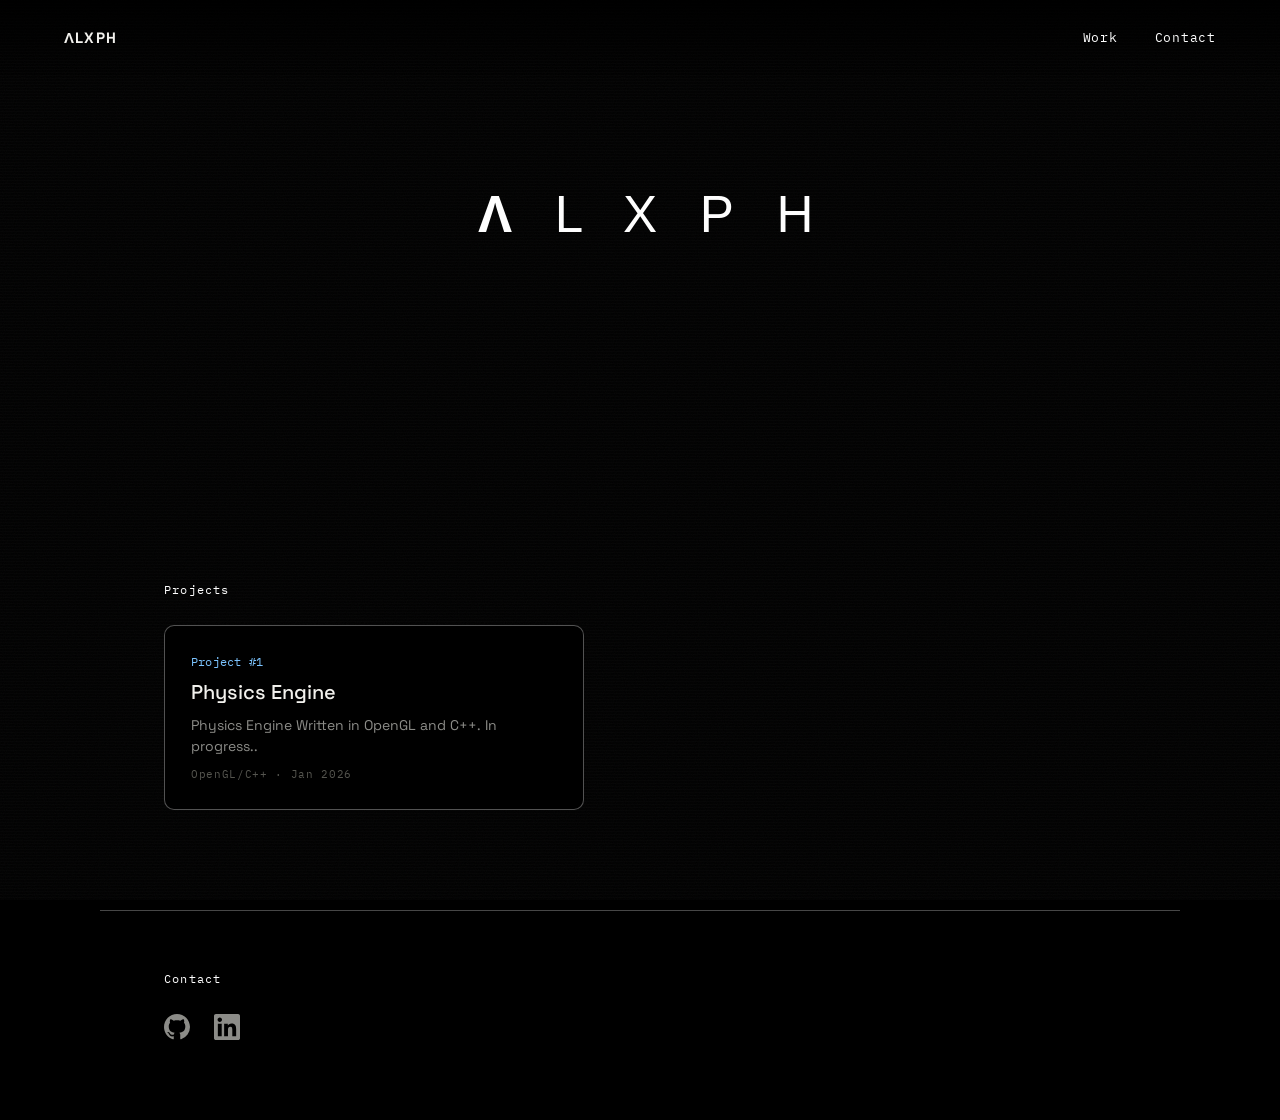
==== index.html @ 51be74f2 "Initial commit" ====
<!doctype html>
<html lang="en">
<head>
<meta charset="UTF-8">
<meta name="viewport" content="width=device-width, initial-scale=1.0">
<title>ΛLXPH</title>
<meta name="description" content="ΛLXPH — selected work">
<link rel="icon" href="assets/alxph_logo.svg" type="image/svg+xml">
<link rel="preconnect" href="https://fonts.googleapis.com">
<link rel="preconnect" href="https://fonts.gstatic.com" crossorigin>
<link href="https://fonts.googleapis.com/css2?family=Space+Grotesk:wght@400;500;700&family=IBM+Plex+Mono:wght@400;500&display=swap" rel="stylesheet">
<link rel="stylesheet" href="style.css">
</head>
<body>

<div class="scanlines" aria-hidden="true"></div>
<div class="grain" aria-hidden="true"></div>

<header class="site-header">
  <span class="mark">&Lambda;LXPH</span>
  <nav>
    <a href="#work">Work</a>
    <a href="#contact">Contact</a>
  </nav>
</header>

<section class="hero" id="top">
  <svg class="hero-logo" id="heroLogo" viewBox="0 0 1200 400" xmlns="http://www.w3.org/2000/svg" role="img" aria-label="ΛLXPH">
    <text y="240" font-family="Helvetica Neue, Arial, sans-serif" font-size="120" fill="#FFFFFF">
      <tspan x="220" font-weight="700">&#923;</tspan>
      <tspan x="400" font-weight="200">L</tspan>
      <tspan x="560" font-weight="200">X</tspan>
      <tspan x="740" font-weight="200">P</tspan>
      <tspan x="920" font-weight="200">H</tspan>
    </text>
  </svg>
</section>

<main>
  <section class="work" id="work">
    <p class="section-label">Projects</p>

    <div class="grid" id="grid">

      <a class="card" href="project-physics-engine.html" data-reveal>
        <p class="card-path">Project #1</p>
        <h3 class="card-title">Physics Engine</h3>
        <p class="card-desc">Physics Engine Written in OpenGL and C++. In progress..</p>
        <span class="card-tag">OpenGL/C++ &middot; Jan 2026</span>
      </a>

    </div>
  </section>
</main>

<footer id="contact">
  <p class="section-label">Contact</p>
  <div class="socials">
    <a href="https://github.com/PhysicistsOfDoom" target="_blank" rel="noopener" aria-label="GitHub">
      <svg viewBox="0 0 24 24" width="26" height="26" fill="currentColor" aria-hidden="true">
        <path d="M12 0C5.37 0 0 5.37 0 12c0 5.31 3.435 9.795 8.205 11.385.6.105.825-.255.825-.57 0-.285-.015-1.23-.015-2.235-3.015.555-3.795-.735-4.035-1.41-.135-.345-.72-1.41-1.23-1.695-.42-.225-1.02-.78-.015-.795.945-.015 1.62.87 1.845 1.23 1.08 1.815 2.805 1.305 3.495.99.105-.78.42-1.305.765-1.605-2.67-.3-5.46-1.335-5.46-5.925 0-1.305.465-2.385 1.23-3.225-.12-.3-.535-1.53.12-3.18 0 0 1.005-.315 3.3 1.23.96-.27 1.98-.405 3-.405s2.04.135 3 .405c2.295-1.56 3.3-1.23 3.3-1.23.66 1.65.24 2.88.12 3.18.765.84 1.23 1.905 1.23 3.225 0 4.605-2.805 5.625-5.475 5.925.435.375.81 1.095.81 2.22 0 1.605-.015 2.895-.015 3.3 0 .315.225.69.825.57A12.02 12.02 0 0024 12c0-6.63-5.37-12-12-12z"/>
      </svg>
    </a>
    <a href="https://www.linkedin.com/in/corbin-beus-a32230253/" target="_blank" rel="noopener" aria-label="LinkedIn">
      <svg viewBox="0 0 24 24" width="26" height="26" fill="currentColor" aria-hidden="true">
        <path d="M20.447 20.452h-3.554v-5.569c0-1.328-.027-3.037-1.852-3.037-1.853 0-2.136 1.445-2.136 2.939v5.667H9.351V9h3.414v1.561h.046c.477-.9 1.637-1.85 3.37-1.85 3.601 0 4.267 2.37 4.267 5.455v6.286zM5.337 7.433c-1.144 0-2.063-.926-2.063-2.065 0-1.138.92-2.063 2.063-2.063 1.14 0 2.064.925 2.064 2.063 0 1.139-.925 2.065-2.064 2.065zm1.782 13.019H3.555V9h3.564v11.452zM22.225 0H1.771C.792 0 0 .774 0 1.729v20.542C0 23.227.792 24 1.771 24h20.451C23.2 24 24 23.227 24 22.271V1.729C24 .774 23.2 0 22.222 0h.003z"/>
      </svg>
    </a>
  </div>
</footer>

<script src="script.js"></script>
</body>
</html>
---- style.css ----
/* ---------- tokens ---------- */
:root {
  --bg: #000000;
  --bg-elevated: #000000;
  --fg: #f2f1ed;
  --fg-dim: #8c8c88;
  --fg-faint: #55554f;
  --border: #232320;
  --border-hover: #3a3a35;
  --accent: #7cc4ff;       /* light blue */
  --accent-soft: rgba(124, 196, 255, 0.22);
  --accent-glow: rgba(124, 196, 255, 0.55);

  --font-display: 'Space Grotesk', -apple-system, BlinkMacSystemFont, sans-serif;
  --font-mono: 'IBM Plex Mono', ui-monospace, SFMono-Regular, Menlo, monospace;

  --container: 1080px;
}

* { box-sizing: border-box; }

html { scroll-behavior: smooth; }

body {
  margin: 0;
  background: var(--bg);
  color: var(--fg);
  font-family: var(--font-display);
  -webkit-font-smoothing: antialiased;
  overflow-x: hidden;
}

a { color: inherit; text-decoration: none; }

/* ---------- ambient texture ---------- */
.scanlines {
  position: fixed;
  inset: 0;
  pointer-events: none;
  z-index: 2;
  background: repeating-linear-gradient(
    to bottom,
    rgba(255, 255, 255, 0.012) 0px,
    rgba(255, 255, 255, 0.012) 1px,
    transparent 1px,
    transparent 3px
  );
  mix-blend-mode: screen;
}

.grain {
  position: fixed;
  inset: 0;
  pointer-events: none;
  z-index: 1;
  opacity: 0.035;
  background-image: url("data:image/svg+xml,%3Csvg xmlns='http://www.w3.org/2000/svg' width='120' height='120'%3E%3Cfilter id='n'%3E%3CfeTurbulence type='fractalNoise' baseFrequency='0.9' numOctaves='2' stitchTiles='stitch'/%3E%3C/filter%3E%3Crect width='100%25' height='100%25' filter='url(%23n)'/%3E%3C/svg%3E");
}

/* ---------- header ---------- */
.site-header {
  position: fixed;
  top: 0;
  left: 0;
  right: 0;
  z-index: 10;
  display: flex;
  align-items: center;
  justify-content: space-between;
  padding: 28px clamp(24px, 5vw, 64px);
  font-family: var(--font-mono);
  font-size: 13px;
  letter-spacing: 0.06em;
  background: linear-gradient(to bottom, rgba(0,0,0,0.85), transparent);
}

.site-header .mark {
  font-family: var(--font-display);
  font-weight: 700;
  letter-spacing: 0.08em;
  font-size: 15px;
}

.site-header nav a {
  margin-left: 28px;
  color: #ffffff;
  transition: color 0.25s ease;
}

.site-header nav a:hover { color: var(--accent); }

/* ---------- hero ---------- */
.hero {
  position: relative;
  min-height: 62vh;
  display: flex;
  align-items: flex-start;
  justify-content: center;
  text-align: center;
  padding: 130px 24px 0;
  overflow: hidden;
}

.hero-logo {
  position: relative;
  display: block;
  width: clamp(320px, 40vw, 640px);
  height: auto;
  opacity: 0;
  transform: translateY(8px);
  transition: opacity 1.4s ease, transform 1.4s ease;
}

.hero-logo.in {
  opacity: 1;
  transform: translateY(0);
}

/* ---------- sections ---------- */
main, footer {
  position: relative;
  z-index: 3;
  max-width: var(--container);
  margin: 0 auto;
  padding: 0 clamp(24px, 5vw, 64px);
}

.section-label {
  font-family: var(--font-mono);
  font-size: 12px;
  letter-spacing: 0.1em;
  color: #ffffff;
  margin: 0 0 28px;
}

.work { padding: 24px 0 100px; }

/* ---------- grid ---------- */
.grid {
  display: grid;
  grid-template-columns: repeat(auto-fit, minmax(260px, 1fr));
  gap: 20px;
}

.card {
  position: relative;
  display: flex;
  flex-direction: column;
  gap: 10px;
  max-width: 420px;
  padding: 28px 26px;
  background: var(--bg-elevated);
  border: 1px solid rgba(255, 255, 255, 0.32);
  border-radius: 10px;
  opacity: 0;
  transform: translateY(18px);
  transition: opacity 0.7s ease, transform 0.7s ease,
              border-color 0.3s ease, box-shadow 0.4s ease, background 0.3s ease;
}

.card.in-view {
  opacity: 1;
  transform: translateY(0);
}

.card:hover {
  border-color: rgba(255, 255, 255, 0.6);
  background: #060606;
  box-shadow: 0 0 0 1px var(--accent-glow),
              0 0 60px 6px var(--accent-soft),
              0 22px 44px -18px rgba(124, 196, 255, 0.4);
  transform: translateY(-4px);
}

.card-path {
  font-family: var(--font-mono);
  font-size: 12px;
  color: var(--accent);
  margin: 0;
  letter-spacing: 0.02em;
}

.card-title {
  font-size: 20px;
  font-weight: 500;
  margin: 0;
}

.card-desc {
  font-size: 14px;
  line-height: 1.5;
  color: var(--fg-dim);
  margin: 0;
  flex-grow: 1;
}

.card-tag {
  font-family: var(--font-mono);
  font-size: 11px;
  letter-spacing: 0.06em;
  color: var(--fg-faint);
}

/* ---------- project doc page ---------- */
.doc {
  max-width: 720px;
  margin: 0 auto;
  padding: 150px clamp(24px, 5vw, 64px) 100px;
}

.doc-back {
  display: inline-block;
  font-family: var(--font-mono);
  font-size: 13px;
  color: var(--fg-dim);
  letter-spacing: 0.04em;
  margin-bottom: 40px;
  transition: color 0.25s ease;
}

.doc-back:hover { color: var(--accent); }

.doc-eyebrow {
  font-family: var(--font-mono);
  font-size: 12px;
  letter-spacing: 0.1em;
  color: var(--accent);
  margin: 0 0 14px;
}

.doc-title {
  font-size: clamp(30px, 4.4vw, 44px);
  line-height: 1.15;
  font-weight: 700;
  margin: 0 0 26px;
  letter-spacing: -0.01em;
}

.doc-lead {
  font-size: 17px;
  line-height: 1.75;
  color: var(--fg-dim);
  margin: 0 0 44px;
  max-width: 62ch;
}

.doc-figure {
  margin: 0 0 56px;
  border: 1px solid rgba(255, 255, 255, 0.32);
  border-radius: 10px;
  overflow: hidden;
  box-shadow: 0 0 0 1px var(--accent-soft), 0 30px 70px -30px rgba(124, 196, 255, 0.3);
}

.doc-figure img {
  display: block;
  width: 100%;
  height: auto;
}

.doc-section {
  margin-bottom: 48px;
}

.doc-section h2 {
  font-size: 13px;
  font-family: var(--font-mono);
  letter-spacing: 0.12em;
  text-transform: uppercase;
  color: var(--accent);
  margin: 0 0 22px;
  padding-bottom: 14px;
  border-bottom: 1px solid rgba(255, 255, 255, 0.16);
}

.doc-section ul,
.doc-section ol {
  margin: 0;
  padding: 0;
  list-style: none;
}

.doc-section ul li {
  display: grid;
  grid-template-columns: 180px 1fr;
  gap: 20px;
  padding: 14px 0;
  border-bottom: 1px solid rgba(255, 255, 255, 0.08);
  font-size: 15px;
  line-height: 1.6;
  color: var(--fg);
}

.doc-section ul li span {
  color: var(--fg-faint);
  font-family: var(--font-mono);
  font-size: 13px;
  letter-spacing: 0.02em;
}

.doc-section ol {
  counter-reset: step;
}

.doc-section ol li {
  position: relative;
  padding: 10px 0 10px 34px;
  font-size: 15px;
  line-height: 1.6;
  color: var(--fg);
}

.doc-section ol li::before {
  counter-increment: step;
  content: counter(step);
  position: absolute;
  left: 0;
  top: 10px;
  width: 22px;
  height: 22px;
  border: 1px solid rgba(255, 255, 255, 0.32);
  border-radius: 50%;
  font-family: var(--font-mono);
  font-size: 11px;
  color: var(--accent);
  display: flex;
  align-items: center;
  justify-content: center;
}

@media (max-width: 560px) {
  .doc-section ul li {
    grid-template-columns: 1fr;
    gap: 4px;
  }
}

/* ---------- footer ---------- */
footer {
  padding: 60px clamp(24px, 5vw, 64px) 80px;
  border-top: 1px solid rgba(255, 255, 255, 0.28);
}

.socials {
  display: flex;
  gap: 24px;
}

.socials a {
  color: var(--fg-dim);
  display: inline-flex;
  transition: color 0.25s ease, transform 0.25s ease;
}

.socials a:hover {
  color: var(--accent);
  transform: translateY(-2px);
}

/* ---------- motion & access ---------- */
@media (prefers-reduced-motion: reduce) {
  html { scroll-behavior: auto; }
  .hero-logo { transition: opacity 0.4s ease !important; transform: none !important; opacity: 1 !important; }
  .card { transition: opacity 0.4s ease !important; transform: none !important; }
}

:focus-visible {
  outline: 2px solid var(--accent);
  outline-offset: 3px;
}

@media (max-width: 560px) {
  .site-header { padding: 20px; }
  .hero-tag { font-size: 12px; }
}
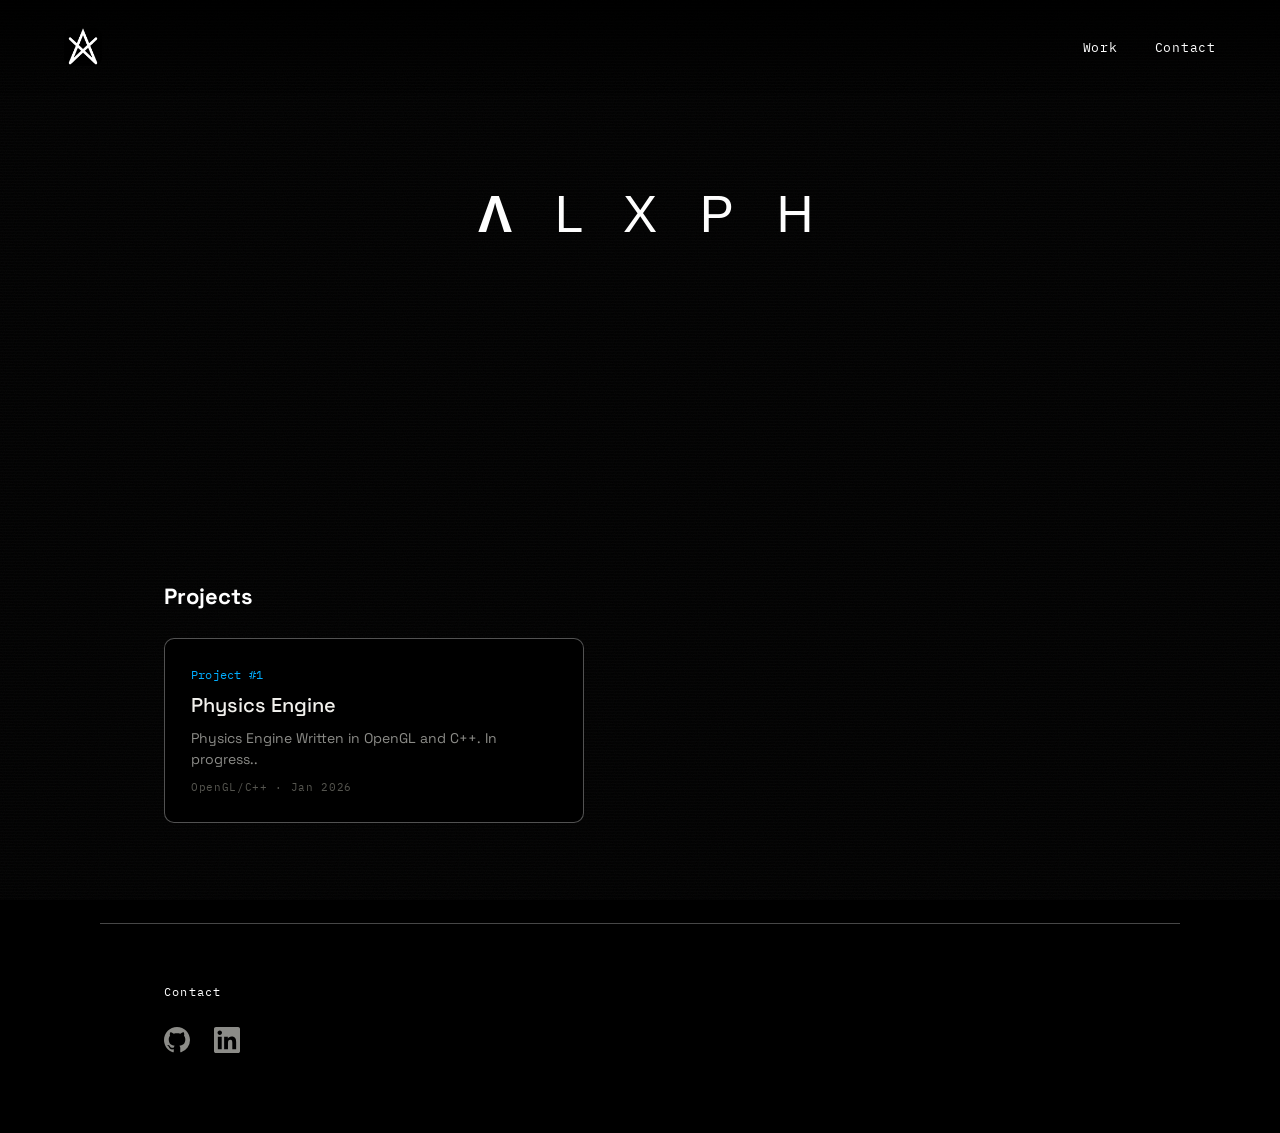
==== commit 67fd6fcb: "Logo addition in corner, changing color tone" ====
--- a/index.html
+++ b/index.html
@@ -5,7 +5,7 @@
 <meta name="viewport" content="width=device-width, initial-scale=1.0">
 <title>ΛLXPH</title>
 <meta name="description" content="ΛLXPH — selected work">
-<link rel="icon" href="assets/alxph_logo.svg" type="image/svg+xml">
+<link rel="icon" href="assets/alephstar_preview.png" type="image/png">
 <link rel="preconnect" href="https://fonts.googleapis.com">
 <link rel="preconnect" href="https://fonts.gstatic.com" crossorigin>
 <link href="https://fonts.googleapis.com/css2?family=Space+Grotesk:wght@400;500;700&family=IBM+Plex+Mono:wght@400;500&display=swap" rel="stylesheet">
@@ -17,7 +17,7 @@
 <div class="grain" aria-hidden="true"></div>
 
 <header class="site-header">
-  <span class="mark">&Lambda;LXPH</span>
+  <a href="index.html" class="mark"><img src="assets/alephstar_preview.png" alt="ALEPHSTAR" class="mark-logo"></a>
   <nav>
     <a href="#work">Work</a>
     <a href="#contact">Contact</a>
@@ -38,7 +38,7 @@
 
 <main>
   <section class="work" id="work">
-    <p class="section-label">Projects</p>
+    <p class="section-label section-title">Projects</p>
 
     <div class="grid" id="grid">
 
--- a/style.css
+++ b/style.css
@@ -7,9 +7,9 @@
   --fg-faint: #55554f;
   --border: #232320;
   --border-hover: #3a3a35;
-  --accent: #7cc4ff;       /* light blue */
-  --accent-soft: rgba(124, 196, 255, 0.22);
-  --accent-glow: rgba(124, 196, 255, 0.55);
+  --accent: #00AEFF;       /* cyber blue */
+  --accent-soft: rgba(0, 174, 255, 0.24);
+  --accent-glow: rgba(0, 174, 255, 0.7);
 
   --font-display: 'Space Grotesk', -apple-system, BlinkMacSystemFont, sans-serif;
   --font-mono: 'IBM Plex Mono', ui-monospace, SFMono-Regular, Menlo, monospace;
@@ -75,10 +75,15 @@
 }
 
 .site-header .mark {
-  font-family: var(--font-display);
-  font-weight: 700;
-  letter-spacing: 0.08em;
-  font-size: 15px;
+  display: inline-flex;
+  align-items: center;
+}
+
+.mark-logo {
+  display: block;
+  width: 38px;
+  height: 38px;
+  border-radius: 8px;
 }
 
 .site-header nav a {
@@ -131,6 +136,14 @@
   letter-spacing: 0.1em;
   color: #ffffff;
   margin: 0 0 28px;
+}
+
+.section-title {
+  font-family: var(--font-display);
+  font-size: 22px;
+  font-weight: 700;
+  letter-spacing: 0;
+  color: #ffffff;
 }
 
 .work { padding: 24px 0 100px; }
@@ -209,15 +222,22 @@
 }
 
 .doc-back {
-  display: inline-block;
-  font-family: var(--font-mono);
-  font-size: 13px;
+  display: inline-flex;
+  align-items: center;
+  gap: 8px;
+  font-family: var(--font-mono);
+  font-size: 14px;
   color: var(--fg-dim);
   letter-spacing: 0.04em;
   margin-bottom: 40px;
   transition: color 0.25s ease;
 }
 
+.doc-back-arrow {
+  font-size: 22px;
+  line-height: 1;
+}
+
 .doc-back:hover { color: var(--accent); }
 
 .doc-eyebrow {
@@ -232,8 +252,27 @@
   font-size: clamp(30px, 4.4vw, 44px);
   line-height: 1.15;
   font-weight: 700;
-  margin: 0 0 26px;
+  margin: 0 0 22px;
   letter-spacing: -0.01em;
+}
+
+.doc-repo-link {
+  display: inline-flex;
+  align-items: center;
+  gap: 8px;
+  font-family: var(--font-mono);
+  font-size: 13px;
+  color: var(--accent);
+  border: 1px solid rgba(0, 174, 255, 0.4);
+  border-radius: 8px;
+  padding: 8px 14px;
+  margin-bottom: 44px;
+  transition: background 0.25s ease, border-color 0.25s ease;
+}
+
+.doc-repo-link:hover {
+  background: var(--accent-soft);
+  border-color: var(--accent);
 }
 
 .doc-lead {
@@ -249,7 +288,7 @@
   border: 1px solid rgba(255, 255, 255, 0.32);
   border-radius: 10px;
   overflow: hidden;
-  box-shadow: 0 0 0 1px var(--accent-soft), 0 30px 70px -30px rgba(124, 196, 255, 0.3);
+  box-shadow: 0 0 0 1px var(--accent-soft), 0 30px 70px -30px rgba(0, 174, 255, 0.35);
 }
 
 .doc-figure img {
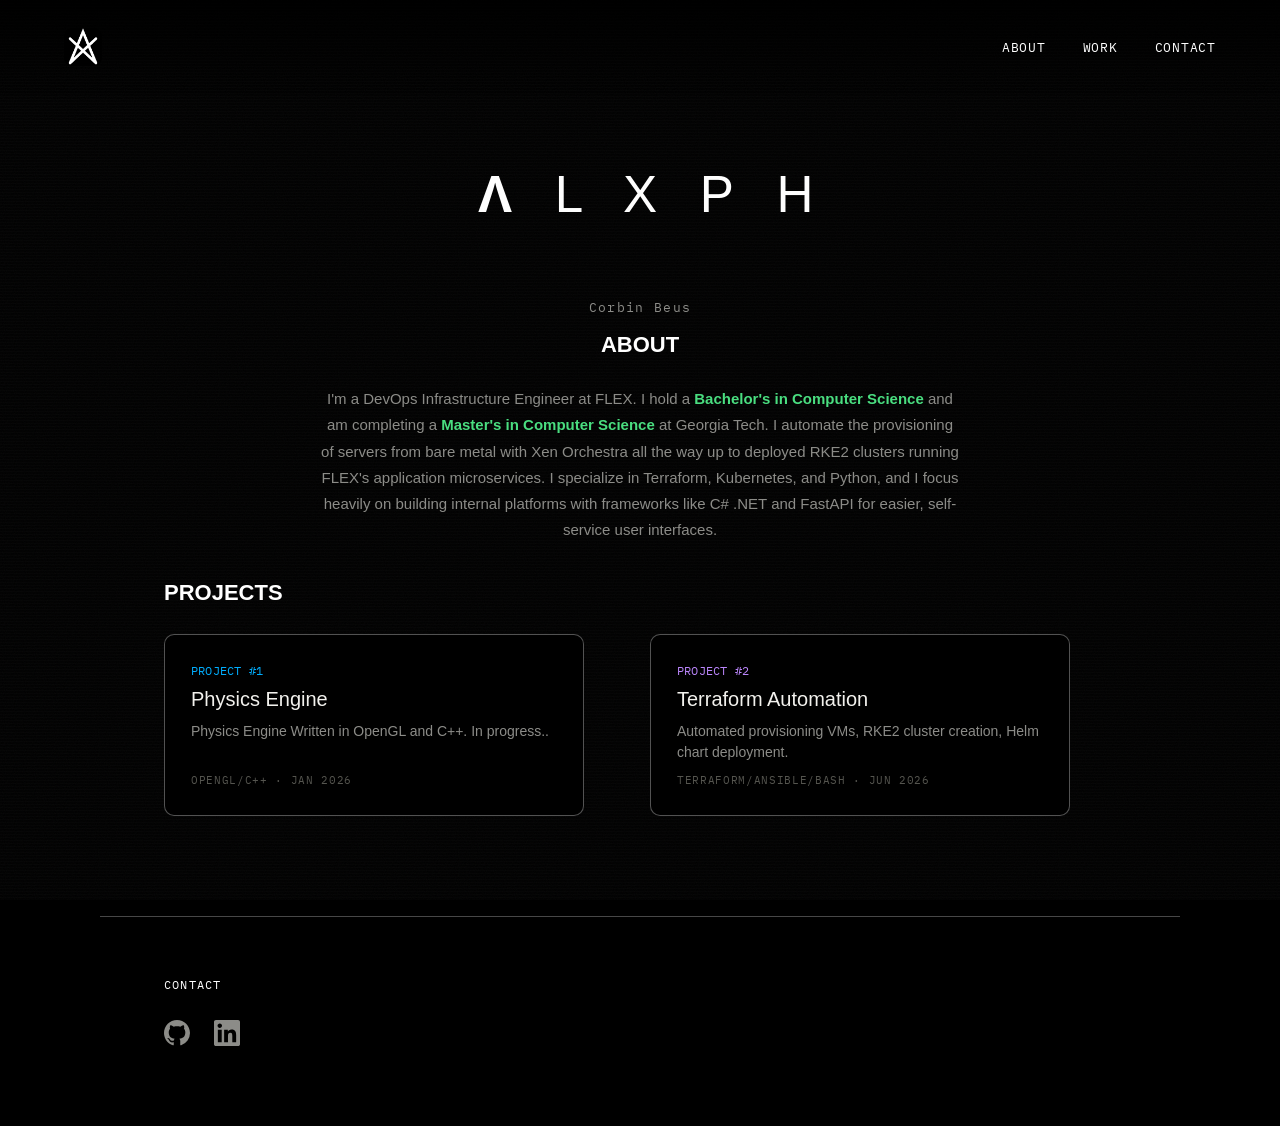
==== commit afd07340: "Added About, adjusted coloring in Project #2 to purple, Changed font." ====
--- a/index.html
+++ b/index.html
@@ -8,7 +8,7 @@
 <link rel="icon" href="assets/alephstar_preview.png" type="image/png">
 <link rel="preconnect" href="https://fonts.googleapis.com">
 <link rel="preconnect" href="https://fonts.gstatic.com" crossorigin>
-<link href="https://fonts.googleapis.com/css2?family=Space+Grotesk:wght@400;500;700&family=IBM+Plex+Mono:wght@400;500&display=swap" rel="stylesheet">
+<link href="https://fonts.googleapis.com/css2?family=IBM+Plex+Mono:wght@400;500&display=swap" rel="stylesheet">
 <link rel="stylesheet" href="style.css">
 </head>
 <body>
@@ -19,6 +19,7 @@
 <header class="site-header">
   <a href="index.html" class="mark"><img src="assets/alephstar_preview.png" alt="ALEPHSTAR" class="mark-logo"></a>
   <nav>
+    <a href="#about">About</a>
     <a href="#work">Work</a>
     <a href="#contact">Contact</a>
   </nav>
@@ -34,9 +35,24 @@
       <tspan x="920" font-weight="200">H</tspan>
     </text>
   </svg>
+  <p class="hero-subtitle">Corbin Beus</p>
 </section>
 
 <main>
+  <section class="about" id="about">
+    <p class="section-label section-title">About</p>
+
+    <p class="about-lead">
+      I'm a DevOps Infrastructure Engineer at FLEX. I hold a
+      <span class="about-highlight">Bachelor's in Computer Science</span> and am completing a
+      <span class="about-highlight">Master's in Computer Science</span> at Georgia Tech. I automate
+      the provisioning of servers from bare metal with Xen Orchestra all the way up to deployed
+      RKE2 clusters running FLEX's application microservices. I specialize in Terraform, Kubernetes,
+      and Python, and I focus heavily on building internal platforms with frameworks like C# .NET
+      and FastAPI for easier, self-service user interfaces.
+    </p>
+  </section>
+
   <section class="work" id="work">
     <p class="section-label section-title">Projects</p>
 
@@ -47,6 +63,13 @@
         <h3 class="card-title">Physics Engine</h3>
         <p class="card-desc">Physics Engine Written in OpenGL and C++. In progress..</p>
         <span class="card-tag">OpenGL/C++ &middot; Jan 2026</span>
+      </a>
+
+      <a class="card card-purple" href="project-terraform-automation.html" data-reveal>
+        <p class="card-path">Project #2</p>
+        <h3 class="card-title">Terraform Automation</h3>
+        <p class="card-desc">Automated provisioning VMs, RKE2 cluster creation, Helm chart deployment.</p>
+        <span class="card-tag">Terraform/Ansible/Bash &middot; Jun 2026</span>
       </a>
 
     </div>
--- a/style.css
+++ b/style.css
@@ -10,8 +10,9 @@
   --accent: #00AEFF;       /* cyber blue */
   --accent-soft: rgba(0, 174, 255, 0.24);
   --accent-glow: rgba(0, 174, 255, 0.7);
-
-  --font-display: 'Space Grotesk', -apple-system, BlinkMacSystemFont, sans-serif;
+  --accent-border: rgba(0, 174, 255, 0.4);
+
+  --font-display: -apple-system, BlinkMacSystemFont, 'Segoe UI', Roboto, Helvetica, Arial, sans-serif;
   --font-mono: 'IBM Plex Mono', ui-monospace, SFMono-Regular, Menlo, monospace;
 
   --container: 1080px;
@@ -89,6 +90,7 @@
 .site-header nav a {
   margin-left: 28px;
   color: #ffffff;
+  text-transform: uppercase;
   transition: color 0.25s ease;
 }
 
@@ -97,12 +99,13 @@
 /* ---------- hero ---------- */
 .hero {
   position: relative;
-  min-height: 62vh;
+  min-height: 36vh;
   display: flex;
-  align-items: flex-start;
-  justify-content: center;
+  flex-direction: column;
+  align-items: center;
+  justify-content: flex-start;
   text-align: center;
-  padding: 130px 24px 0;
+  padding: 110px 24px 0;
   overflow: hidden;
 }
 
@@ -121,6 +124,14 @@
   transform: translateY(0);
 }
 
+.hero-subtitle {
+  font-family: var(--font-mono);
+  font-size: 13px;
+  letter-spacing: 0.1em;
+  color: var(--fg-dim);
+  margin: 18px 0 0;
+}
+
 /* ---------- sections ---------- */
 main, footer {
   position: relative;
@@ -134,6 +145,7 @@
   font-family: var(--font-mono);
   font-size: 12px;
   letter-spacing: 0.1em;
+  text-transform: uppercase;
   color: #ffffff;
   margin: 0 0 28px;
 }
@@ -146,7 +158,28 @@
   color: #ffffff;
 }
 
-.work { padding: 24px 0 100px; }
+.about {
+  --accent: #BB86FC;
+  --accent-soft: rgba(187, 134, 252, 0.24);
+  max-width: 640px;
+  margin: 0 auto;
+  padding: 8px 0 28px;
+  text-align: center;
+}
+
+.about-lead {
+  font-size: 15px;
+  line-height: 1.75;
+  color: var(--fg-dim);
+  margin: 0;
+}
+
+.about-highlight {
+  color: #4ADE80;
+  font-weight: 600;
+}
+
+.work { padding: 8px 0 100px; }
 
 /* ---------- grid ---------- */
 .grid {
@@ -191,6 +224,7 @@
   color: var(--accent);
   margin: 0;
   letter-spacing: 0.02em;
+  text-transform: uppercase;
 }
 
 .card-title {
@@ -212,6 +246,7 @@
   font-size: 11px;
   letter-spacing: 0.06em;
   color: var(--fg-faint);
+  text-transform: uppercase;
 }
 
 /* ---------- project doc page ---------- */
@@ -226,24 +261,21 @@
   align-items: center;
   gap: 8px;
   font-family: var(--font-mono);
-  font-size: 14px;
-  color: var(--fg-dim);
-  letter-spacing: 0.04em;
+  font-size: 13px;
+  color: var(--fg-dim);
+  letter-spacing: 0.08em;
+  text-transform: uppercase;
   margin-bottom: 40px;
   transition: color 0.25s ease;
 }
 
-.doc-back-arrow {
-  font-size: 22px;
-  line-height: 1;
-}
-
 .doc-back:hover { color: var(--accent); }
 
 .doc-eyebrow {
   font-family: var(--font-mono);
   font-size: 12px;
   letter-spacing: 0.1em;
+  text-transform: uppercase;
   color: var(--accent);
   margin: 0 0 14px;
 }
@@ -262,8 +294,10 @@
   gap: 8px;
   font-family: var(--font-mono);
   font-size: 13px;
-  color: var(--accent);
-  border: 1px solid rgba(0, 174, 255, 0.4);
+  letter-spacing: 0.04em;
+  text-transform: uppercase;
+  color: var(--accent);
+  border: 1px solid var(--accent-border);
   border-radius: 8px;
   padding: 8px 14px;
   margin-bottom: 44px;
@@ -374,6 +408,15 @@
   }
 }
 
+/* ---------- project theme overrides ---------- */
+.card-purple,
+.doc-purple {
+  --accent: #BB86FC;                       /* legible purple on black */
+  --accent-soft: rgba(187, 134, 252, 0.24);
+  --accent-glow: rgba(187, 134, 252, 0.7);
+  --accent-border: rgba(187, 134, 252, 0.4);
+}
+
 /* ---------- footer ---------- */
 footer {
   padding: 60px clamp(24px, 5vw, 64px) 80px;
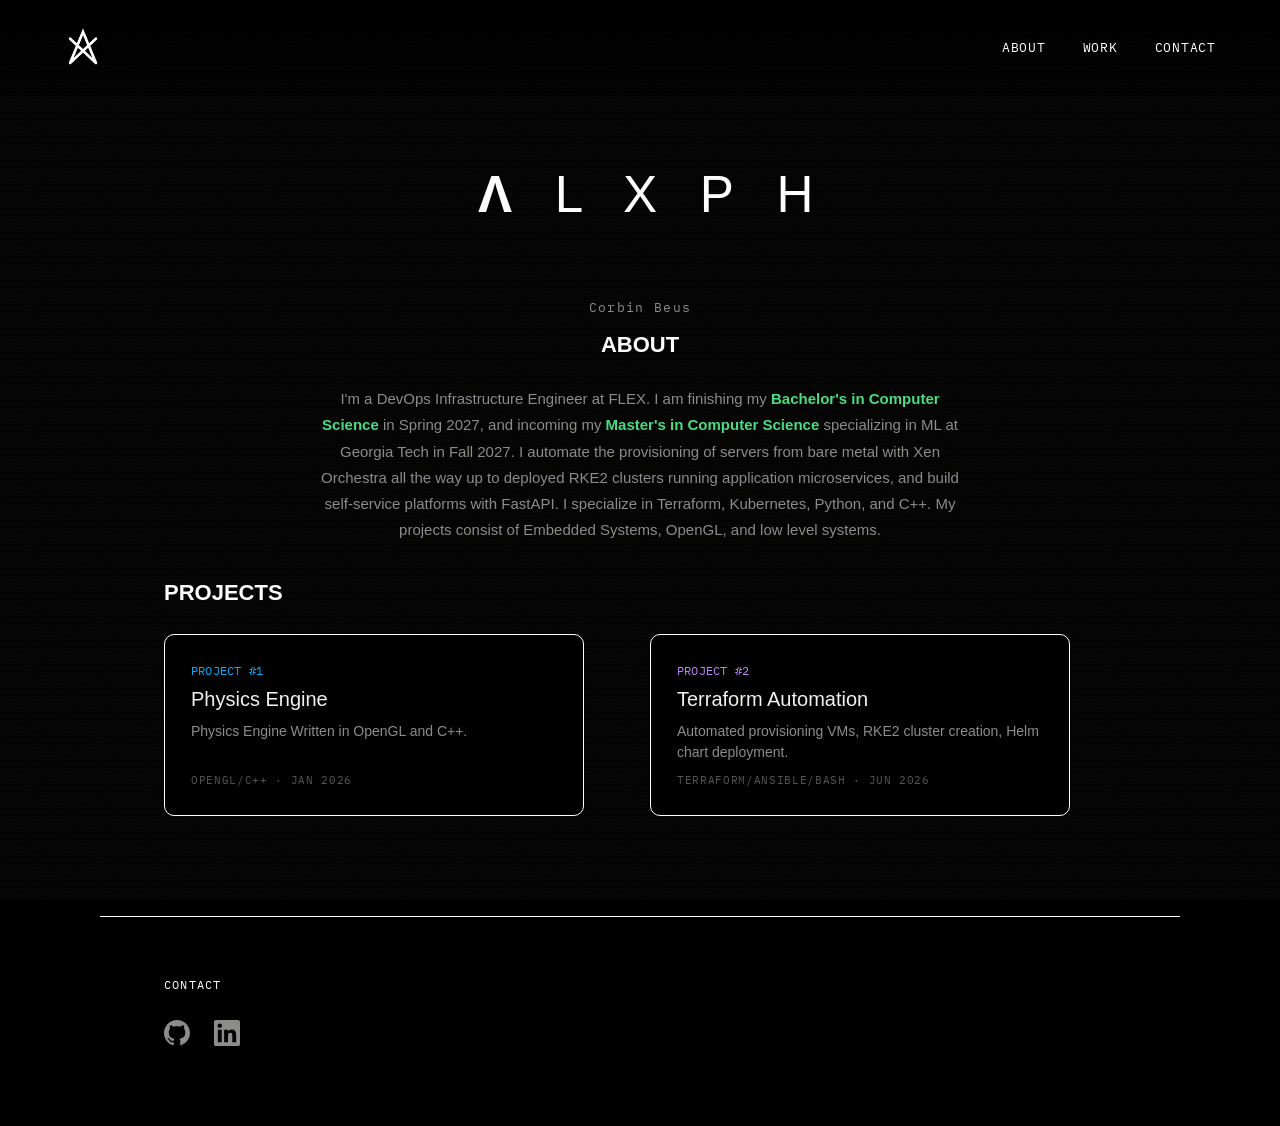
==== commit 187d1df0: "Adjusted about me to be more accurate and currated." ====
--- a/index.html
+++ b/index.html
@@ -43,13 +43,14 @@
     <p class="section-label section-title">About</p>
 
     <p class="about-lead">
-      I'm a DevOps Infrastructure Engineer at FLEX. I hold a
-      <span class="about-highlight">Bachelor's in Computer Science</span> and am completing a
-      <span class="about-highlight">Master's in Computer Science</span> at Georgia Tech. I automate
+      I'm a DevOps Infrastructure Engineer at FLEX. I am finishing my
+      <span class="about-highlight">Bachelor's in Computer Science</span> in Spring 2027, and incoming my
+      <span class="about-highlight">Master's in Computer Science</span> specializing in ML at Georgia
+      Tech in Fall 2027. I automate
       the provisioning of servers from bare metal with Xen Orchestra all the way up to deployed
-      RKE2 clusters running FLEX's application microservices. I specialize in Terraform, Kubernetes,
-      and Python, and I focus heavily on building internal platforms with frameworks like C# .NET
-      and FastAPI for easier, self-service user interfaces.
+      RKE2 clusters running application microservices, and build self-service platforms with FastAPI.
+      I specialize in Terraform, Kubernetes, Python, and C++. My projects consist of Embedded Systems,
+      OpenGL, and low level systems.
     </p>
   </section>
 
@@ -61,7 +62,7 @@
       <a class="card" href="project-physics-engine.html" data-reveal>
         <p class="card-path">Project #1</p>
         <h3 class="card-title">Physics Engine</h3>
-        <p class="card-desc">Physics Engine Written in OpenGL and C++. In progress..</p>
+        <p class="card-desc">Physics Engine Written in OpenGL and C++.</p>
         <span class="card-tag">OpenGL/C++ &middot; Jan 2026</span>
       </a>
 
--- a/style.css
+++ b/style.css
@@ -196,7 +196,7 @@
   max-width: 420px;
   padding: 28px 26px;
   background: var(--bg-elevated);
-  border: 1px solid rgba(255, 255, 255, 0.32);
+  border: 1px solid #ffffff;
   border-radius: 10px;
   opacity: 0;
   transform: translateY(18px);
@@ -210,7 +210,7 @@
 }
 
 .card:hover {
-  border-color: rgba(255, 255, 255, 0.6);
+  border-color: #ffffff;
   background: #060606;
   box-shadow: 0 0 0 1px var(--accent-glow),
               0 0 60px 6px var(--accent-soft),
@@ -420,7 +420,7 @@
 /* ---------- footer ---------- */
 footer {
   padding: 60px clamp(24px, 5vw, 64px) 80px;
-  border-top: 1px solid rgba(255, 255, 255, 0.28);
+  border-top: 1px solid #ffffff;
 }
 
 .socials {
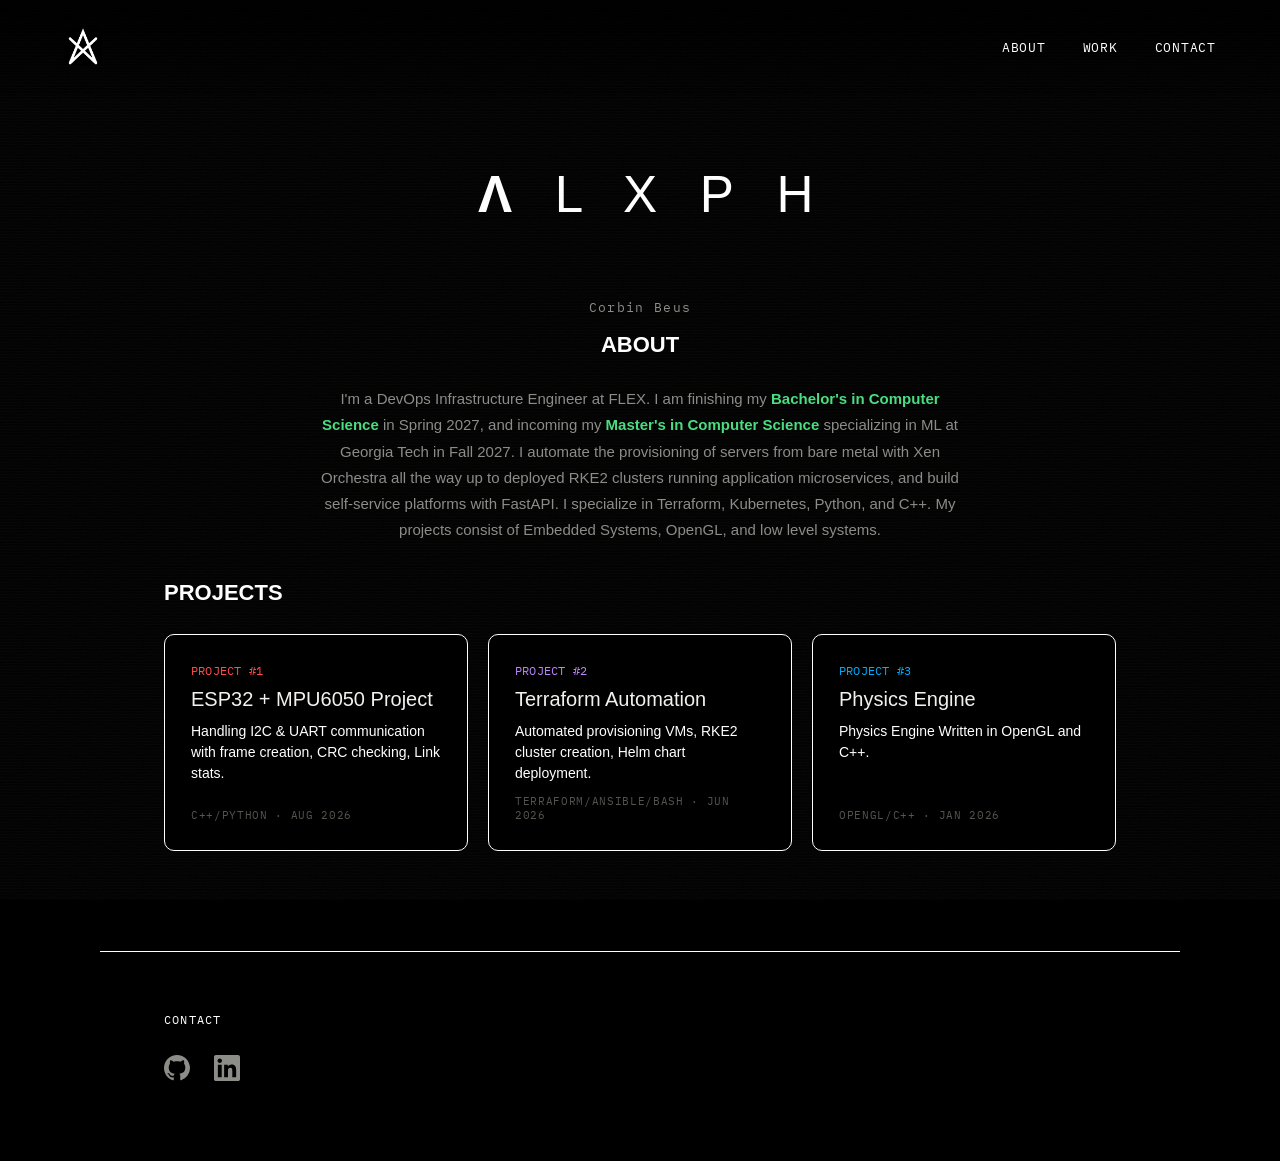
==== commit ab4e6978: "Added Project #3 (ESP32 + MPU6050) Adjusted width" ====
--- a/index.html
+++ b/index.html
@@ -59,11 +59,11 @@
 
     <div class="grid" id="grid">
 
-      <a class="card" href="project-physics-engine.html" data-reveal>
+      <a class="card card-red" href="project-esp32-mpu6050.html" data-reveal>
         <p class="card-path">Project #1</p>
-        <h3 class="card-title">Physics Engine</h3>
-        <p class="card-desc">Physics Engine Written in OpenGL and C++.</p>
-        <span class="card-tag">OpenGL/C++ &middot; Jan 2026</span>
+        <h3 class="card-title">ESP32 + MPU6050 Project</h3>
+        <p class="card-desc">Handling I2C & UART communication with frame creation, CRC checking, Link stats.</p>
+        <span class="card-tag">C++/Python &middot; Aug 2026</span>
       </a>
 
       <a class="card card-purple" href="project-terraform-automation.html" data-reveal>
@@ -71,6 +71,13 @@
         <h3 class="card-title">Terraform Automation</h3>
         <p class="card-desc">Automated provisioning VMs, RKE2 cluster creation, Helm chart deployment.</p>
         <span class="card-tag">Terraform/Ansible/Bash &middot; Jun 2026</span>
+      </a>
+
+      <a class="card" href="project-physics-engine.html" data-reveal>
+        <p class="card-path">Project #3</p>
+        <h3 class="card-title">Physics Engine</h3>
+        <p class="card-desc">Physics Engine Written in OpenGL and C++.</p>
+        <span class="card-tag">OpenGL/C++ &middot; Jan 2026</span>
       </a>
 
     </div>
--- a/style.css
+++ b/style.css
@@ -236,7 +236,7 @@
 .card-desc {
   font-size: 14px;
   line-height: 1.5;
-  color: var(--fg-dim);
+  color: #ffffff;
   margin: 0;
   flex-grow: 1;
 }
@@ -312,7 +312,7 @@
 .doc-lead {
   font-size: 17px;
   line-height: 1.75;
-  color: var(--fg-dim);
+  color: #ffffff;
   margin: 0 0 44px;
   max-width: 62ch;
 }
@@ -329,6 +329,33 @@
   display: block;
   width: 100%;
   height: auto;
+}
+
+.doc-figure figcaption {
+  font-family: var(--font-mono);
+  font-size: 13px;
+  line-height: 1.5;
+  color: var(--fg-dim);
+  padding: 14px 18px;
+  border-top: 1px solid rgba(255, 255, 255, 0.12);
+}
+
+.doc-figure-row {
+  display: flex;
+  flex-wrap: wrap;
+  gap: 20px;
+  margin: 0 0 56px;
+}
+
+.doc-figure-row .doc-figure {
+  flex: 1 1 260px;
+  margin: 0;
+  max-width: 320px;
+}
+
+.doc-figure-row .doc-figure img {
+  height: 220px;
+  object-fit: cover;
 }
 
 .doc-section {
@@ -361,7 +388,7 @@
   border-bottom: 1px solid rgba(255, 255, 255, 0.08);
   font-size: 15px;
   line-height: 1.6;
-  color: var(--fg);
+  color: #ffffff;
 }
 
 .doc-section ul li span {
@@ -380,7 +407,7 @@
   padding: 10px 0 10px 34px;
   font-size: 15px;
   line-height: 1.6;
-  color: var(--fg);
+  color: #ffffff;
 }
 
 .doc-section ol li::before {
@@ -417,6 +444,14 @@
   --accent-border: rgba(187, 134, 252, 0.4);
 }
 
+.card-red,
+.doc-red {
+  --accent: #FF4D4D;                       /* high-contrast red on black */
+  --accent-soft: rgba(255, 77, 77, 0.24);
+  --accent-glow: rgba(255, 77, 77, 0.7);
+  --accent-border: rgba(255, 77, 77, 0.4);
+}
+
 /* ---------- footer ---------- */
 footer {
   padding: 60px clamp(24px, 5vw, 64px) 80px;
